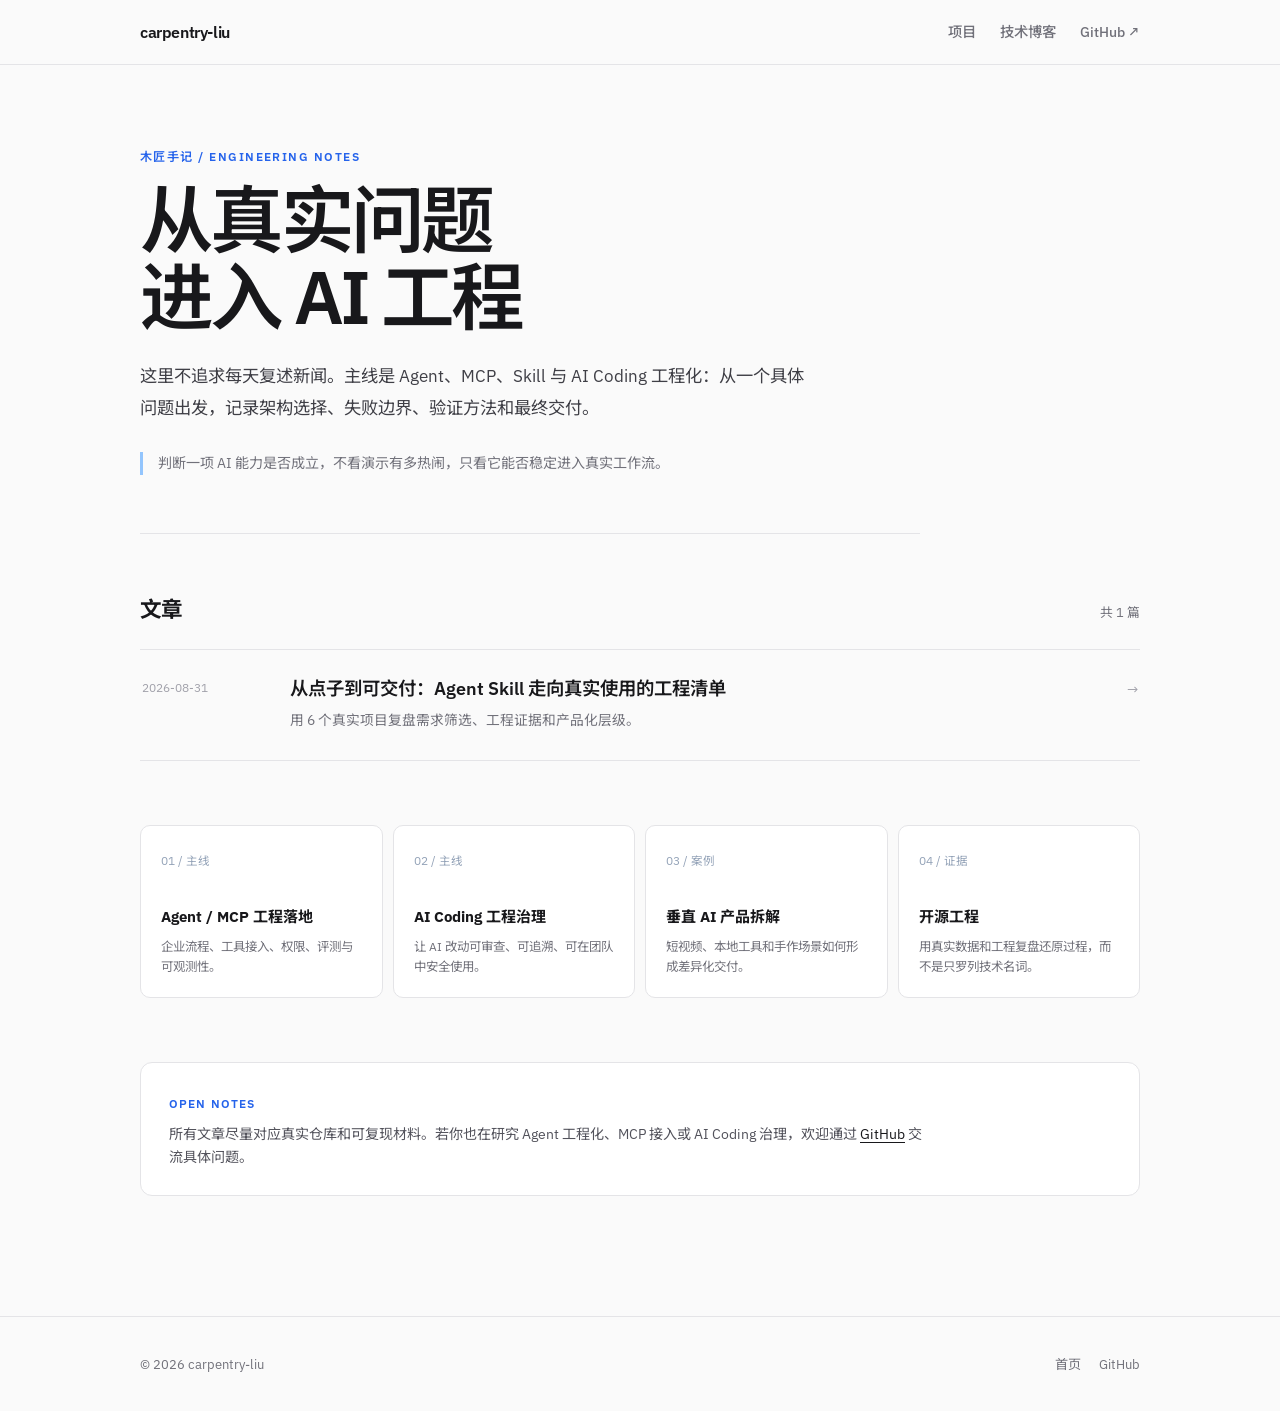
==== blog/index.html @ 3ea847b6 "feat(site): add engineering notes blog" ====
<!doctype html>
<html lang="zh-CN">
<head>
  <meta charset="utf-8">
  <meta name="viewport" content="width=device-width, initial-scale=1">
  <meta name="theme-color" content="#fafafa">
  <meta name="description" content="木匠手记：记录 Agent、MCP、Skill 与 AI Coding 的架构取舍、验证方法和工程边界。">
  <meta name="author" content="carpentry-liu">
  <meta property="og:type" content="website">
  <meta property="og:title" content="木匠手记 — carpentry-liu">
  <meta property="og:description" content="不做泛资讯，只记录经过真实项目验证的 AI 工程实践。">
  <meta property="og:url" content="https://carpentry-liu.github.io/blog/">
  <link rel="canonical" href="https://carpentry-liu.github.io/blog/">
  <link rel="preconnect" href="https://fonts.googleapis.com">
  <link rel="preconnect" href="https://fonts.gstatic.com" crossorigin>
  <link href="https://fonts.googleapis.com/css2?family=IBM+Plex+Sans:wght@400;500;600&family=Noto+Sans+SC:wght@400;500;600&display=swap" rel="stylesheet">
  <link rel="stylesheet" href="../styles.css?v=20260831-blog">
  <title>木匠手记 — carpentry-liu</title>
</head>
<body>
  <a class="skip-link" href="#main">跳到正文</a>
  <header class="site-header">
    <div class="container header-inner">
      <a class="brand" href="../index.html" aria-label="carpentry-liu 首页"><span>carpentry-liu</span></a>
      <nav aria-label="主导航">
        <a href="../index.html#projects">项目</a>
        <a href="index.html">技术博客</a>
        <a href="https://github.com/carpentry-liu" target="_blank" rel="noreferrer">GitHub <span aria-hidden="true">↗</span></a>
      </nav>
    </div>
  </header>

  <main id="main" class="blog-main container">
    <header class="blog-hero">
      <p class="blog-eyebrow">木匠手记 / Engineering notes</p>
      <h1>从真实问题<br>进入 AI 工程</h1>
      <p class="lead">这里不追求每天复述新闻。主线是 Agent、MCP、Skill 与 AI Coding 工程化：从一个具体问题出发，记录架构选择、失败边界、验证方法和最终交付。</p>
      <p class="blog-principle">判断一项 AI 能力是否成立，不看演示有多热闹，只看它能否稳定进入真实工作流。</p>
    </header>

    <section class="post-list" aria-labelledby="posts-title">
      <div class="post-list__heading">
        <h2 id="posts-title">文章</h2>
        <span>共 1 篇</span>
      </div>
      <a class="post-row" href="from-idea-to-open-source-skill.html">
        <time datetime="2026-08-31">2026-08-31</time>
        <div>
          <h3>从点子到可交付：Agent Skill 走向真实使用的工程清单</h3>
          <p>用 6 个真实项目复盘需求筛选、工程证据和产品化层级。</p>
        </div>
        <span aria-hidden="true">→</span>
      </a>
    </section>

    <section class="series-grid" aria-label="长期写作方向">
      <article class="series-card"><span>01 / 主线</span><h3>Agent / MCP 工程落地</h3><p>企业流程、工具接入、权限、评测与可观测性。</p></article>
      <article class="series-card"><span>02 / 主线</span><h3>AI Coding 工程治理</h3><p>让 AI 改动可审查、可追溯、可在团队中安全使用。</p></article>
      <article class="series-card"><span>03 / 案例</span><h3>垂直 AI 产品拆解</h3><p>短视频、本地工具和手作场景如何形成差异化交付。</p></article>
      <article class="series-card"><span>04 / 证据</span><h3>开源工程</h3><p>用真实数据和工程复盘还原过程，而不是只罗列技术名词。</p></article>
    </section>

    <section class="blog-note" aria-label="技术交流">
      <span>Open notes</span>
      <p>所有文章尽量对应真实仓库和可复现材料。若你也在研究 Agent 工程化、MCP 接入或 AI Coding 治理，欢迎通过 <a href="https://github.com/carpentry-liu" target="_blank" rel="noreferrer">GitHub</a> 交流具体问题。</p>
    </section>
  </main>

  <footer class="site-footer">
    <div class="container footer-inner">
      <p>© 2026 carpentry-liu</p>
      <div><a href="../index.html">首页</a><a href="https://github.com/carpentry-liu" target="_blank" rel="noreferrer">GitHub</a></div>
    </div>
  </footer>
</body>
</html>
---- styles.css ----
:root {
  --background: #fafafa;
  --surface: #ffffff;
  --text: #18181b;
  --muted: #71717a;
  --border: #e4e4e7;
  --soft: #f4f4f5;
  --accent: #2563eb;
  --accent-hover: #1d4ed8;
  --font: "IBM Plex Sans", "Noto Sans SC", sans-serif;
  --container: min(100% - 40px, 1000px);
}

* { box-sizing: border-box; }
html { scroll-behavior: smooth; }
body {
  margin: 0;
  background: var(--background);
  color: var(--text);
  font-family: var(--font);
  font-size: 16px;
  line-height: 1.65;
  -webkit-font-smoothing: antialiased;
}
a { color: inherit; }
img { display: block; max-width: 100%; }
::selection { background: #dbeafe; }

.container { width: var(--container); margin-inline: auto; }
.skip-link {
  position: fixed;
  top: 8px;
  left: 8px;
  z-index: 100;
  padding: 8px 12px;
  background: var(--text);
  color: #fff;
  transform: translateY(-140%);
}
.skip-link:focus { transform: translateY(0); }
:focus-visible { outline: 3px solid #93c5fd; outline-offset: 3px; }

.site-header {
  position: sticky;
  top: 0;
  z-index: 20;
  background: rgba(250, 250, 250, .94);
  border-bottom: 1px solid var(--border);
  backdrop-filter: blur(10px);
}
.header-inner {
  min-height: 64px;
  display: flex;
  align-items: center;
  justify-content: space-between;
  gap: 24px;
}
.brand {
  display: inline-flex;
  align-items: center;
  text-decoration: none;
  font-weight: 600;
  letter-spacing: -.025em;
}
.site-header nav { display: flex; align-items: center; gap: 24px; }
.site-header nav a {
  color: var(--muted);
  text-decoration: none;
  font-size: .9rem;
  font-weight: 500;
}
.site-header nav a:hover { color: var(--text); }

.hero { padding: 112px 0 108px; border-bottom: 1px solid var(--border); }
.hero h1 {
  margin: 0;
  font-size: clamp(2.5rem, 6vw, 3.8rem);
  line-height: 1.15;
  letter-spacing: -.04em;
  font-weight: 600;
}
.intro { max-width: 680px; margin: 22px 0 0; color: #3f3f46; font-size: 1.1rem; line-height: 1.8; }
.hero-links { display: flex; flex-wrap: wrap; gap: 12px; margin-top: 32px; }
.button {
  display: inline-flex;
  align-items: center;
  gap: 7px;
  min-height: 42px;
  padding: 9px 16px;
  border-radius: 8px;
  text-decoration: none;
  font-size: .9rem;
  font-weight: 500;
  transition: background .15s, border-color .15s, color .15s;
}
.button.primary { background: var(--text); color: #fff; border: 1px solid var(--text); }
.button.primary:hover { background: #3f3f46; }
.button.secondary { background: var(--surface); border: 1px solid var(--border); }
.button.secondary:hover { border-color: #a1a1aa; }

.section { padding: 88px 0; }
.section-header {
  display: flex;
  align-items: end;
  justify-content: space-between;
  gap: 24px;
  margin-bottom: 30px;
}
.section-header h2 { margin: 0; font-size: 1.75rem; line-height: 1.25; letter-spacing: -.03em; font-weight: 600; }
.section-header p { margin: 7px 0 0; color: var(--muted); font-size: .92rem; }
.section-header .section-kicker { margin: 0 0 7px; color: var(--accent); font-size: .72rem; font-weight: 600; letter-spacing: .12em; text-transform: uppercase; }
.section-header > a { color: var(--muted); font-size: .88rem; text-decoration: none; white-space: nowrap; }
.section-header > a:hover { color: var(--accent); }

.project-grid { display: grid; grid-template-columns: repeat(2, minmax(0, 1fr)); gap: 16px; }
.project-card {
  min-height: 250px;
  display: flex;
  flex-direction: column;
  padding: 22px;
  background: var(--surface);
  border: 1px solid var(--border);
  border-radius: 12px;
  transition: border-color .16s, box-shadow .16s, transform .16s;
}
.project-card:hover {
  border-color: #d4d4d8;
  box-shadow: 0 8px 24px rgba(24, 24, 27, .06);
  transform: translateY(-2px);
}
.project-top { display: flex; align-items: center; justify-content: space-between; }
.repo-icon {
  width: 32px;
  height: 32px;
  display: grid;
  place-items: center;
  background: var(--soft);
  border-radius: 7px;
  color: #52525b;
  font-size: .9rem;
}
.arrow-link { color: #a1a1aa; text-decoration: none; font-size: 1.15rem; }
.project-card:hover .arrow-link { color: var(--accent); }
.project-card h3 { margin: 22px 0 10px; font-size: 1.1rem; line-height: 1.35; font-weight: 600; overflow-wrap: anywhere; }
.project-card h3 a { text-decoration: none; }
.project-card h3 a:hover { color: var(--accent); }
.project-card > p { margin: 0 0 24px; color: var(--muted); font-size: .9rem; line-height: 1.7; }
.project-meta {
  margin-top: auto;
  display: flex;
  align-items: center;
  justify-content: space-between;
  gap: 16px;
  color: #a1a1aa;
  font-size: .76rem;
}
.project-meta span { display: inline-flex; align-items: center; }
.dot { width: 8px; height: 8px; margin-right: 7px; border-radius: 50%; }
.dot-html { background: #e34c26; }
.dot-python { background: #3572a5; }
.dot-js { background: #d4bd21; }
.dot-ts { background: #3178c6; }
.dot-css { background: #563d7c; }

.blog-section { padding-top: 30px; }
.blog-layout {
  display: grid;
  grid-template-columns: minmax(0, 1.55fr) minmax(280px, .75fr);
  border: 1px solid var(--border);
  border-radius: 14px;
  overflow: hidden;
  background: var(--surface);
}
.featured-post {
  display: grid;
  grid-template-columns: 72px minmax(0, 1fr);
  min-height: 330px;
  padding: 32px;
  background: #172033;
  color: #f8fafc;
}
.post-index { color: #60a5fa; font-size: .8rem; font-weight: 600; letter-spacing: .12em; }
.post-copy { display: flex; flex-direction: column; align-items: flex-start; }
.post-meta { display: flex; flex-wrap: wrap; gap: 9px 16px; color: #94a3b8; font-size: .74rem; }
.post-meta span { position: relative; }
.post-meta span::before { content: "·"; position: absolute; left: -10px; }
.featured-post h3 { max-width: 650px; margin: 38px 0 16px; font-size: clamp(1.55rem, 3vw, 2.25rem); line-height: 1.22; letter-spacing: -.035em; font-weight: 600; }
.featured-post h3 a { text-decoration: none; }
.featured-post h3 a:hover { color: #bfdbfe; }
.featured-post p { max-width: 660px; margin: 0; color: #cbd5e1; font-size: .92rem; line-height: 1.8; }
.post-read { margin-top: auto; padding-top: 28px; color: #bfdbfe; text-decoration: none; font-size: .84rem; font-weight: 500; }
.post-read:hover { color: #fff; }
.writing-map { padding: 30px 28px; background: #f8fafc; }
.writing-map__label { margin: 0 0 18px; color: #64748b; font-size: .72rem; font-weight: 600; letter-spacing: .12em; text-transform: uppercase; }
.writing-map ol { margin: 0; padding: 0; list-style: none; }
.writing-map li { display: grid; grid-template-columns: 34px 1fr; gap: 10px; padding: 16px 0; border-top: 1px solid #e2e8f0; }
.writing-map li > span { color: #94a3b8; font-size: .72rem; font-variant-numeric: tabular-nums; }
.writing-map li p { margin: 0; }
.writing-map strong, .writing-map small { display: block; }
.writing-map strong { font-size: .87rem; font-weight: 600; }
.writing-map small { margin-top: 3px; color: #64748b; font-size: .76rem; line-height: 1.5; }

.blog-main { padding: 82px 0 96px; }
.blog-hero { max-width: 780px; padding-bottom: 58px; border-bottom: 1px solid var(--border); }
.blog-eyebrow { margin: 0 0 14px; color: var(--accent); font-size: .76rem; font-weight: 600; letter-spacing: .12em; text-transform: uppercase; }
.blog-hero h1 { margin: 0; font-size: clamp(2.5rem, 7vw, 4.6rem); line-height: 1.05; letter-spacing: -.05em; font-weight: 600; }
.blog-hero .lead { max-width: 680px; margin: 24px 0 0; color: #3f3f46; font-size: 1.08rem; line-height: 1.85; }
.blog-principle { margin: 28px 0 0; padding-left: 15px; border-left: 3px solid #93c5fd; color: var(--muted); font-size: .88rem; }
.post-list { margin-top: 58px; }
.post-list__heading { display: flex; justify-content: space-between; align-items: baseline; gap: 20px; margin-bottom: 22px; }
.post-list__heading h2 { margin: 0; font-size: 1.35rem; letter-spacing: -.025em; }
.post-list__heading span { color: var(--muted); font-size: .8rem; }
.post-row { display: grid; grid-template-columns: 120px minmax(0, 1fr) auto; gap: 28px; align-items: start; padding: 28px 2px; border-top: 1px solid var(--border); text-decoration: none; }
.post-row:last-child { border-bottom: 1px solid var(--border); }
.post-row:hover h3 { color: var(--accent); }
.post-row time { color: #a1a1aa; font-size: .76rem; font-variant-numeric: tabular-nums; }
.post-row h3 { margin: -3px 0 7px; font-size: 1.15rem; line-height: 1.45; font-weight: 600; transition: color .15s; }
.post-row p { margin: 0; color: var(--muted); font-size: .86rem; line-height: 1.7; }
.post-row > span { color: #a1a1aa; font-size: .85rem; }
.series-grid { display: grid; grid-template-columns: repeat(4, minmax(0, 1fr)); gap: 10px; margin-top: 64px; }
.series-card { min-height: 165px; padding: 20px; border: 1px solid var(--border); border-radius: 10px; background: var(--surface); }
.series-card span { color: #94a3b8; font-size: .72rem; }
.series-card h3 { margin: 32px 0 7px; font-size: .94rem; }
.series-card p { margin: 0; color: var(--muted); font-size: .78rem; line-height: 1.6; }
.blog-note { margin-top: 64px; padding: 26px 28px; border: 1px solid var(--border); border-radius: 12px; background: var(--surface); }
.blog-note span { color: var(--accent); font-size: .72rem; font-weight: 600; letter-spacing: .1em; text-transform: uppercase; }
.blog-note p { max-width: 760px; margin: 8px 0 0; color: #52525b; font-size: .88rem; }
.blog-note a { color: var(--text); text-underline-offset: 3px; }

.article-main { padding: 76px 0 110px; }
.article-header { max-width: 780px; margin: 0 auto; padding-bottom: 48px; border-bottom: 1px solid var(--border); }
.article-header h1 { margin: 14px 0 24px; font-size: clamp(2.2rem, 5.5vw, 4rem); line-height: 1.15; letter-spacing: -.045em; font-weight: 600; }
.article-dek { margin: 0; color: #52525b; font-size: 1.05rem; line-height: 1.8; }
.article-meta { display: flex; flex-wrap: wrap; gap: 10px 18px; margin-top: 24px; color: #a1a1aa; font-size: .78rem; }
.article-body { max-width: 720px; margin: 54px auto 0; }
.article-body h2 { margin: 54px 0 18px; font-size: 1.55rem; line-height: 1.35; letter-spacing: -.025em; }
.article-body h3 { margin: 34px 0 12px; font-size: 1.05rem; }
.article-body p, .article-body li { color: #3f3f46; line-height: 1.95; }
.article-body ul, .article-body ol { padding-left: 1.35rem; }
.article-body li + li { margin-top: 8px; }
.article-body a { color: var(--accent); text-underline-offset: 3px; }
.article-body blockquote { margin: 36px 0; padding: 20px 24px; border-left: 3px solid var(--accent); background: #eff6ff; color: #1e3a5f; }
.article-body blockquote p { margin: 0; color: inherit; }
.article-body code { padding: 2px 5px; border-radius: 4px; background: var(--soft); font-family: Consolas, monospace; font-size: .88em; }
.article-body table { width: 100%; margin: 28px 0; border-collapse: collapse; font-size: .86rem; }
.article-body th, .article-body td { padding: 13px 12px; border: 1px solid var(--border); text-align: left; vertical-align: top; }
.article-body th { background: var(--soft); font-weight: 600; }
.article-body td { color: #52525b; }
.article-callout { margin: 36px 0; padding: 24px; border: 1px solid #bfdbfe; border-radius: 10px; background: #f8fbff; }
.article-callout strong { display: block; margin-bottom: 7px; color: #1e3a5f; }
.article-callout p { margin: 0; }
.article-end { display: flex; justify-content: space-between; gap: 20px; max-width: 720px; margin: 64px auto 0; padding-top: 26px; border-top: 1px solid var(--border); color: var(--muted); font-size: .84rem; }
.article-end a { text-decoration: none; }
.article-end a:hover { color: var(--accent); }

.updates-section { padding-top: 24px; }
.updates-list { border-top: 1px solid var(--border); }
.updates-list a {
  display: grid;
  grid-template-columns: 210px minmax(0, 1fr) auto;
  gap: 24px;
  align-items: center;
  padding: 17px 4px;
  border-bottom: 1px solid var(--border);
  text-decoration: none;
  font-size: .86rem;
}
.updates-list a:hover { background: rgba(244, 244, 245, .7); }
.update-repo { font-weight: 500; overflow-wrap: anywhere; }
.update-message { color: var(--muted); overflow: hidden; text-overflow: ellipsis; white-space: nowrap; }
.updates-list time { color: #a1a1aa; font-size: .76rem; font-variant-numeric: tabular-nums; }

.site-footer { margin-top: 24px; border-top: 1px solid var(--border); }
.footer-inner {
  min-height: 94px;
  display: flex;
  align-items: center;
  justify-content: space-between;
  gap: 24px;
  color: var(--muted);
  font-size: .82rem;
}
.footer-inner p { margin: 0; }
.footer-inner div { display: flex; gap: 18px; }
.footer-inner a { text-decoration: none; }
.footer-inner a:hover { color: var(--text); }

.not-found { min-height: calc(100vh - 159px); display: grid; place-items: center; text-align: center; }
.not-found h1 { margin: 0; font-size: 4rem; line-height: 1; letter-spacing: -.05em; }
.not-found p { color: var(--muted); }

@media (max-width: 720px) {
  :root { --container: min(100% - 32px, 1000px); }
  .header-inner { min-height: 58px; }
  .site-header nav { gap: 14px; }
  .site-header nav a { font-size: .8rem; }
  .site-header nav .nav-updates { display: none; }
  .hero { padding: 76px 0 72px; }
  .hero h1 { font-size: clamp(2.5rem, 12vw, 3.6rem); }
  .intro { font-size: 1rem; }
  .section { padding: 68px 0; }
  .project-grid { grid-template-columns: 1fr; }
  .project-card { min-height: 225px; }
  .blog-layout { grid-template-columns: 1fr; }
  .featured-post { grid-template-columns: 1fr; min-height: 410px; padding: 25px; }
  .post-index { margin-bottom: 26px; }
  .featured-post h3 { margin-top: 26px; }
  .writing-map { padding: 24px; }
  .blog-main, .article-main { padding-top: 56px; }
  .post-row { grid-template-columns: 1fr auto; gap: 8px 18px; }
  .post-row time { grid-column: 1; }
  .post-row div { grid-column: 1 / -1; }
  .post-row > span { grid-column: 2; grid-row: 1; }
  .series-grid { grid-template-columns: repeat(2, minmax(0, 1fr)); }
  .article-end { flex-direction: column; }
  .article-body table { display: block; overflow-x: auto; white-space: nowrap; }
  .updates-section { padding-top: 8px; }
  .updates-list a { grid-template-columns: 1fr auto; gap: 5px 16px; }
  .update-message { grid-column: 1 / -1; grid-row: 2; white-space: normal; font-size: .8rem; }
  .updates-list time { grid-column: 2; grid-row: 1; }
  .footer-inner { align-items: flex-start; flex-direction: column; justify-content: center; gap: 9px; }
}

@media (max-width: 460px) {
  .site-header nav a:last-child { display: none; }
  .series-grid { grid-template-columns: 1fr; }
}

@media (prefers-reduced-motion: reduce) {
  * { scroll-behavior: auto !important; transition: none !important; }
}
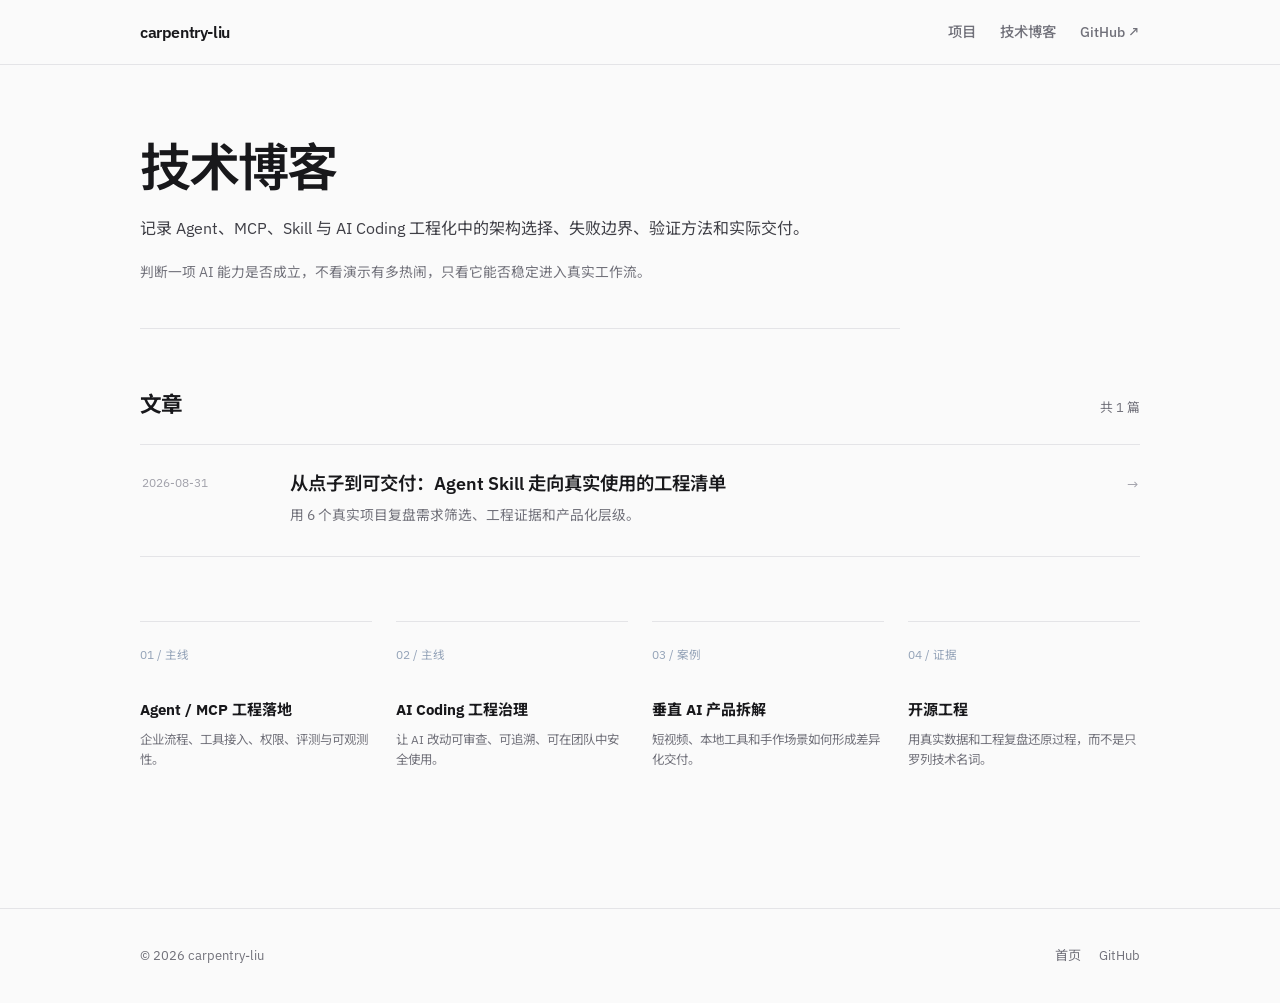
==== commit a6a936b0: "style(site): simplify technical blog presentation" ====
--- a/blog/index.html
+++ b/blog/index.html
@@ -4,18 +4,18 @@
   <meta charset="utf-8">
   <meta name="viewport" content="width=device-width, initial-scale=1">
   <meta name="theme-color" content="#fafafa">
-  <meta name="description" content="木匠手记：记录 Agent、MCP、Skill 与 AI Coding 的架构取舍、验证方法和工程边界。">
+  <meta name="description" content="carpentry-liu 的技术博客，记录 Agent、MCP、Skill 与 AI Coding 的架构取舍、验证方法和工程边界。">
   <meta name="author" content="carpentry-liu">
   <meta property="og:type" content="website">
-  <meta property="og:title" content="木匠手记 — carpentry-liu">
+  <meta property="og:title" content="技术博客 — carpentry-liu">
   <meta property="og:description" content="不做泛资讯，只记录经过真实项目验证的 AI 工程实践。">
   <meta property="og:url" content="https://carpentry-liu.github.io/blog/">
   <link rel="canonical" href="https://carpentry-liu.github.io/blog/">
   <link rel="preconnect" href="https://fonts.googleapis.com">
   <link rel="preconnect" href="https://fonts.gstatic.com" crossorigin>
   <link href="https://fonts.googleapis.com/css2?family=IBM+Plex+Sans:wght@400;500;600&family=Noto+Sans+SC:wght@400;500;600&display=swap" rel="stylesheet">
-  <link rel="stylesheet" href="../styles.css?v=20260831-blog">
-  <title>木匠手记 — carpentry-liu</title>
+  <link rel="stylesheet" href="../styles.css?v=20260831-blog-minimal">
+  <title>技术博客 — carpentry-liu</title>
 </head>
 <body>
   <a class="skip-link" href="#main">跳到正文</a>
@@ -32,9 +32,8 @@
 
   <main id="main" class="blog-main container">
     <header class="blog-hero">
-      <p class="blog-eyebrow">木匠手记 / Engineering notes</p>
-      <h1>从真实问题<br>进入 AI 工程</h1>
-      <p class="lead">这里不追求每天复述新闻。主线是 Agent、MCP、Skill 与 AI Coding 工程化：从一个具体问题出发，记录架构选择、失败边界、验证方法和最终交付。</p>
+      <h1>技术博客</h1>
+      <p class="lead">记录 Agent、MCP、Skill 与 AI Coding 工程化中的架构选择、失败边界、验证方法和实际交付。</p>
       <p class="blog-principle">判断一项 AI 能力是否成立，不看演示有多热闹，只看它能否稳定进入真实工作流。</p>
     </header>
 
@@ -60,10 +59,6 @@
       <article class="series-card"><span>04 / 证据</span><h3>开源工程</h3><p>用真实数据和工程复盘还原过程，而不是只罗列技术名词。</p></article>
     </section>
 
-    <section class="blog-note" aria-label="技术交流">
-      <span>Open notes</span>
-      <p>所有文章尽量对应真实仓库和可复现材料。若你也在研究 Agent 工程化、MCP 接入或 AI Coding 治理，欢迎通过 <a href="https://github.com/carpentry-liu" target="_blank" rel="noreferrer">GitHub</a> 交流具体问题。</p>
-    </section>
   </main>
 
   <footer class="site-footer">
--- a/styles.css
+++ b/styles.css
@@ -27,6 +27,7 @@
 ::selection { background: #dbeafe; }
 
 .container { width: var(--container); margin-inline: auto; }
+section[id] { scroll-margin-top: 84px; }
 .skip-link {
   position: fixed;
   top: 8px;
@@ -166,46 +167,40 @@
 .blog-layout {
   display: grid;
   grid-template-columns: minmax(0, 1.55fr) minmax(280px, .75fr);
-  border: 1px solid var(--border);
-  border-radius: 14px;
-  overflow: hidden;
-  background: var(--surface);
+  border-top: 1px solid var(--border);
+  border-bottom: 1px solid var(--border);
 }
 .featured-post {
   display: grid;
-  grid-template-columns: 72px minmax(0, 1fr);
-  min-height: 330px;
-  padding: 32px;
-  background: #172033;
-  color: #f8fafc;
-}
-.post-index { color: #60a5fa; font-size: .8rem; font-weight: 600; letter-spacing: .12em; }
+  grid-template-columns: 76px minmax(0, 1fr);
+  padding: 34px 32px 34px 0;
+}
+.post-index { color: #a1a1aa; font-size: .76rem; font-weight: 500; font-variant-numeric: tabular-nums; }
 .post-copy { display: flex; flex-direction: column; align-items: flex-start; }
-.post-meta { display: flex; flex-wrap: wrap; gap: 9px 16px; color: #94a3b8; font-size: .74rem; }
+.post-meta { display: flex; flex-wrap: wrap; gap: 9px 16px; color: #a1a1aa; font-size: .74rem; }
 .post-meta span { position: relative; }
 .post-meta span::before { content: "·"; position: absolute; left: -10px; }
-.featured-post h3 { max-width: 650px; margin: 38px 0 16px; font-size: clamp(1.55rem, 3vw, 2.25rem); line-height: 1.22; letter-spacing: -.035em; font-weight: 600; }
+.featured-post h3 { max-width: 650px; margin: 24px 0 12px; font-size: 1.35rem; line-height: 1.4; letter-spacing: -.02em; font-weight: 600; }
 .featured-post h3 a { text-decoration: none; }
-.featured-post h3 a:hover { color: #bfdbfe; }
-.featured-post p { max-width: 660px; margin: 0; color: #cbd5e1; font-size: .92rem; line-height: 1.8; }
-.post-read { margin-top: auto; padding-top: 28px; color: #bfdbfe; text-decoration: none; font-size: .84rem; font-weight: 500; }
-.post-read:hover { color: #fff; }
-.writing-map { padding: 30px 28px; background: #f8fafc; }
-.writing-map__label { margin: 0 0 18px; color: #64748b; font-size: .72rem; font-weight: 600; letter-spacing: .12em; text-transform: uppercase; }
+.featured-post h3 a:hover { color: var(--accent); }
+.featured-post p { max-width: 660px; margin: 0; color: var(--muted); font-size: .9rem; line-height: 1.75; }
+.post-read { margin-top: 22px; color: var(--muted); text-decoration: none; font-size: .82rem; font-weight: 500; }
+.post-read:hover { color: var(--accent); }
+.writing-map { padding: 32px 0 32px 32px; border-left: 1px solid var(--border); }
+.writing-map__label { margin: 0 0 15px; color: var(--muted); font-size: .78rem; font-weight: 500; }
 .writing-map ol { margin: 0; padding: 0; list-style: none; }
-.writing-map li { display: grid; grid-template-columns: 34px 1fr; gap: 10px; padding: 16px 0; border-top: 1px solid #e2e8f0; }
+.writing-map li { display: grid; grid-template-columns: 34px 1fr; gap: 10px; padding: 13px 0; border-top: 1px solid var(--border); }
 .writing-map li > span { color: #94a3b8; font-size: .72rem; font-variant-numeric: tabular-nums; }
 .writing-map li p { margin: 0; }
 .writing-map strong, .writing-map small { display: block; }
 .writing-map strong { font-size: .87rem; font-weight: 600; }
 .writing-map small { margin-top: 3px; color: #64748b; font-size: .76rem; line-height: 1.5; }
 
-.blog-main { padding: 82px 0 96px; }
-.blog-hero { max-width: 780px; padding-bottom: 58px; border-bottom: 1px solid var(--border); }
-.blog-eyebrow { margin: 0 0 14px; color: var(--accent); font-size: .76rem; font-weight: 600; letter-spacing: .12em; text-transform: uppercase; }
-.blog-hero h1 { margin: 0; font-size: clamp(2.5rem, 7vw, 4.6rem); line-height: 1.05; letter-spacing: -.05em; font-weight: 600; }
-.blog-hero .lead { max-width: 680px; margin: 24px 0 0; color: #3f3f46; font-size: 1.08rem; line-height: 1.85; }
-.blog-principle { margin: 28px 0 0; padding-left: 15px; border-left: 3px solid #93c5fd; color: var(--muted); font-size: .88rem; }
+.blog-main { padding: 74px 0 96px; }
+.blog-hero { max-width: 760px; padding-bottom: 44px; border-bottom: 1px solid var(--border); }
+.blog-hero h1 { margin: 0; font-size: clamp(2.25rem, 5vw, 3.2rem); line-height: 1.12; letter-spacing: -.04em; font-weight: 600; }
+.blog-hero .lead { max-width: 680px; margin: 18px 0 0; color: #3f3f46; font-size: 1rem; line-height: 1.8; }
+.blog-principle { margin: 18px 0 0; color: var(--muted); font-size: .86rem; }
 .post-list { margin-top: 58px; }
 .post-list__heading { display: flex; justify-content: space-between; align-items: baseline; gap: 20px; margin-bottom: 22px; }
 .post-list__heading h2 { margin: 0; font-size: 1.35rem; letter-spacing: -.025em; }
@@ -217,19 +212,15 @@
 .post-row h3 { margin: -3px 0 7px; font-size: 1.15rem; line-height: 1.45; font-weight: 600; transition: color .15s; }
 .post-row p { margin: 0; color: var(--muted); font-size: .86rem; line-height: 1.7; }
 .post-row > span { color: #a1a1aa; font-size: .85rem; }
-.series-grid { display: grid; grid-template-columns: repeat(4, minmax(0, 1fr)); gap: 10px; margin-top: 64px; }
-.series-card { min-height: 165px; padding: 20px; border: 1px solid var(--border); border-radius: 10px; background: var(--surface); }
+.series-grid { display: grid; grid-template-columns: repeat(4, minmax(0, 1fr)); gap: 24px; margin-top: 64px; }
+.series-card { min-height: 145px; padding: 18px 0; border-top: 1px solid var(--border); }
 .series-card span { color: #94a3b8; font-size: .72rem; }
 .series-card h3 { margin: 32px 0 7px; font-size: .94rem; }
 .series-card p { margin: 0; color: var(--muted); font-size: .78rem; line-height: 1.6; }
-.blog-note { margin-top: 64px; padding: 26px 28px; border: 1px solid var(--border); border-radius: 12px; background: var(--surface); }
-.blog-note span { color: var(--accent); font-size: .72rem; font-weight: 600; letter-spacing: .1em; text-transform: uppercase; }
-.blog-note p { max-width: 760px; margin: 8px 0 0; color: #52525b; font-size: .88rem; }
-.blog-note a { color: var(--text); text-underline-offset: 3px; }
-
 .article-main { padding: 76px 0 110px; }
 .article-header { max-width: 780px; margin: 0 auto; padding-bottom: 48px; border-bottom: 1px solid var(--border); }
-.article-header h1 { margin: 14px 0 24px; font-size: clamp(2.2rem, 5.5vw, 4rem); line-height: 1.15; letter-spacing: -.045em; font-weight: 600; }
+.article-category { margin: 0 0 14px; color: var(--muted); font-size: .76rem; font-weight: 500; }
+.article-header h1 { margin: 0 0 24px; font-size: clamp(2.1rem, 5vw, 3.4rem); line-height: 1.18; letter-spacing: -.04em; font-weight: 600; }
 .article-dek { margin: 0; color: #52525b; font-size: 1.05rem; line-height: 1.8; }
 .article-meta { display: flex; flex-wrap: wrap; gap: 10px 18px; margin-top: 24px; color: #a1a1aa; font-size: .78rem; }
 .article-body { max-width: 720px; margin: 54px auto 0; }
@@ -302,10 +293,10 @@
   .project-grid { grid-template-columns: 1fr; }
   .project-card { min-height: 225px; }
   .blog-layout { grid-template-columns: 1fr; }
-  .featured-post { grid-template-columns: 1fr; min-height: 410px; padding: 25px; }
-  .post-index { margin-bottom: 26px; }
-  .featured-post h3 { margin-top: 26px; }
-  .writing-map { padding: 24px; }
+  .featured-post { grid-template-columns: 1fr; padding: 28px 0; }
+  .post-index { margin-bottom: 18px; }
+  .featured-post h3 { margin-top: 20px; }
+  .writing-map { padding: 28px 0; border-top: 1px solid var(--border); border-left: 0; }
   .blog-main, .article-main { padding-top: 56px; }
   .post-row { grid-template-columns: 1fr auto; gap: 8px 18px; }
   .post-row time { grid-column: 1; }
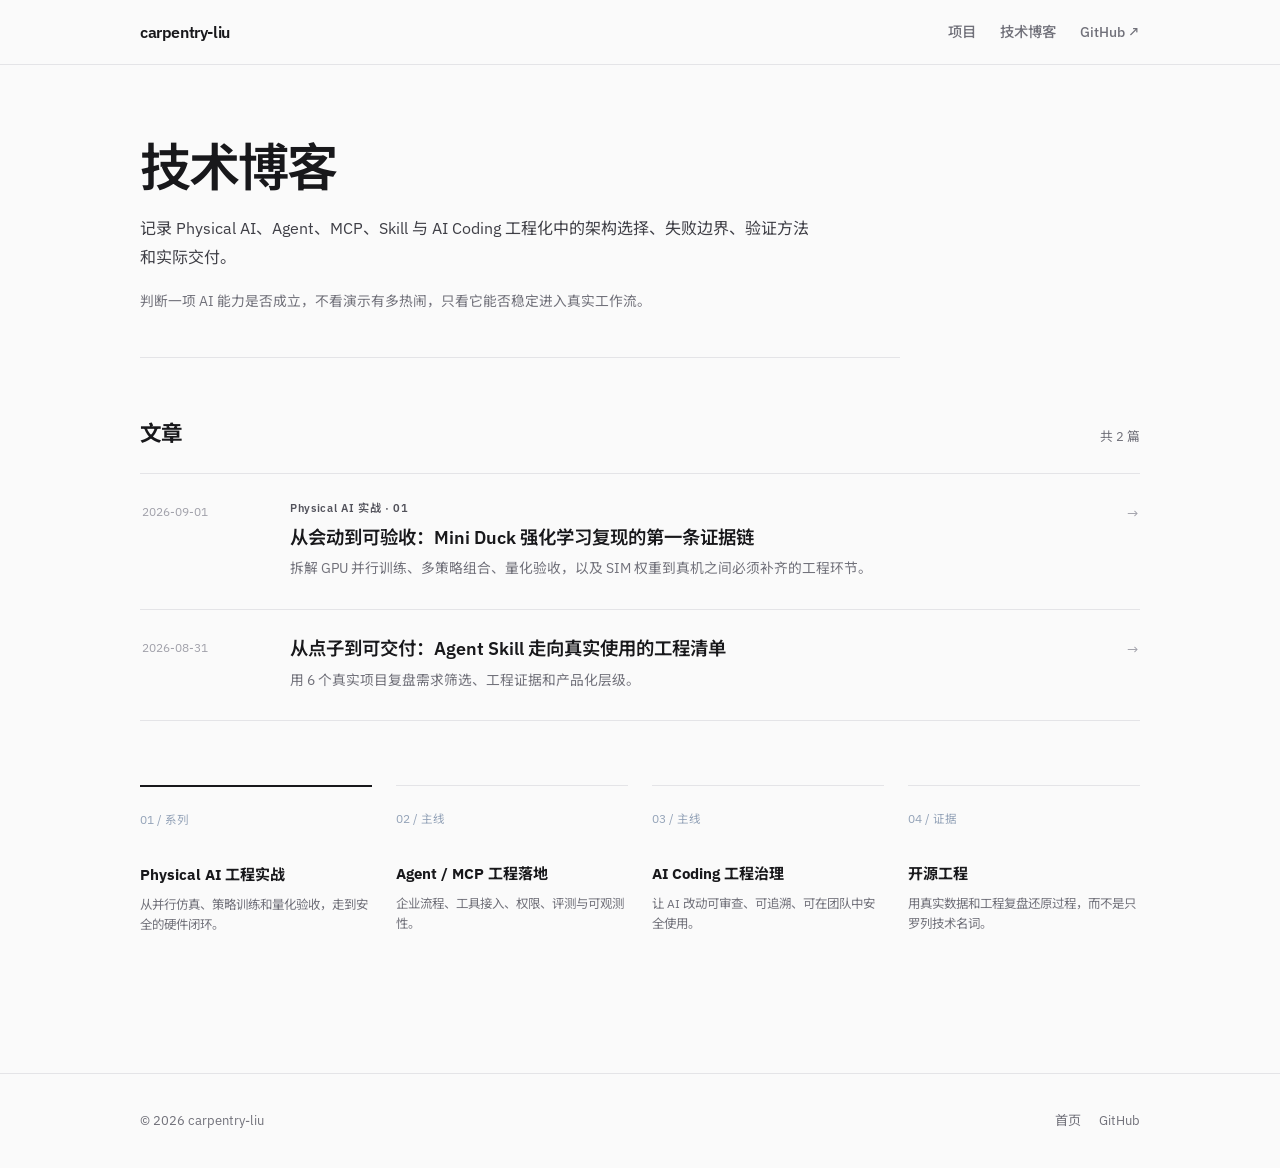
==== commit e6b2bfe2: "feat(site): add Physical AI series opener" ====
--- a/blog/index.html
+++ b/blog/index.html
@@ -4,17 +4,17 @@
   <meta charset="utf-8">
   <meta name="viewport" content="width=device-width, initial-scale=1">
   <meta name="theme-color" content="#fafafa">
-  <meta name="description" content="carpentry-liu 的技术博客，记录 Agent、MCP、Skill 与 AI Coding 的架构取舍、验证方法和工程边界。">
+  <meta name="description" content="carpentry-liu 的技术博客，记录 Physical AI、Agent、MCP、Skill 与 AI Coding 的架构取舍、验证方法和工程边界。">
   <meta name="author" content="carpentry-liu">
   <meta property="og:type" content="website">
   <meta property="og:title" content="技术博客 — carpentry-liu">
-  <meta property="og:description" content="不做泛资讯，只记录经过真实项目验证的 AI 工程实践。">
+  <meta property="og:description" content="不做泛资讯，只记录经过真实项目验证的 Physical AI 与 AI 工程实践。">
   <meta property="og:url" content="https://carpentry-liu.github.io/blog/">
   <link rel="canonical" href="https://carpentry-liu.github.io/blog/">
   <link rel="preconnect" href="https://fonts.googleapis.com">
   <link rel="preconnect" href="https://fonts.gstatic.com" crossorigin>
   <link href="https://fonts.googleapis.com/css2?family=IBM+Plex+Sans:wght@400;500;600&family=Noto+Sans+SC:wght@400;500;600&display=swap" rel="stylesheet">
-  <link rel="stylesheet" href="../styles.css?v=20260831-blog-minimal">
+  <link rel="stylesheet" href="../styles.css?v=20260901-physical-ai">
   <title>技术博客 — carpentry-liu</title>
 </head>
 <body>
@@ -33,15 +33,24 @@
   <main id="main" class="blog-main container">
     <header class="blog-hero">
       <h1>技术博客</h1>
-      <p class="lead">记录 Agent、MCP、Skill 与 AI Coding 工程化中的架构选择、失败边界、验证方法和实际交付。</p>
+      <p class="lead">记录 Physical AI、Agent、MCP、Skill 与 AI Coding 工程化中的架构选择、失败边界、验证方法和实际交付。</p>
       <p class="blog-principle">判断一项 AI 能力是否成立，不看演示有多热闹，只看它能否稳定进入真实工作流。</p>
     </header>
 
     <section class="post-list" aria-labelledby="posts-title">
       <div class="post-list__heading">
         <h2 id="posts-title">文章</h2>
-        <span>共 1 篇</span>
+        <span>共 2 篇</span>
       </div>
+      <a class="post-row" href="physical-ai-01-training-evidence.html">
+        <time datetime="2026-09-01">2026-09-01</time>
+        <div>
+          <span class="post-row__series">Physical AI 实战 · 01</span>
+          <h3>从会动到可验收：Mini Duck 强化学习复现的第一条证据链</h3>
+          <p>拆解 GPU 并行训练、多策略组合、量化验收，以及 SIM 权重到真机之间必须补齐的工程环节。</p>
+        </div>
+        <span aria-hidden="true">→</span>
+      </a>
       <a class="post-row" href="from-idea-to-open-source-skill.html">
         <time datetime="2026-08-31">2026-08-31</time>
         <div>
@@ -53,9 +62,9 @@
     </section>
 
     <section class="series-grid" aria-label="长期写作方向">
-      <article class="series-card"><span>01 / 主线</span><h3>Agent / MCP 工程落地</h3><p>企业流程、工具接入、权限、评测与可观测性。</p></article>
-      <article class="series-card"><span>02 / 主线</span><h3>AI Coding 工程治理</h3><p>让 AI 改动可审查、可追溯、可在团队中安全使用。</p></article>
-      <article class="series-card"><span>03 / 案例</span><h3>垂直 AI 产品拆解</h3><p>短视频、本地工具和手作场景如何形成差异化交付。</p></article>
+      <article class="series-card series-card--active"><span>01 / 系列</span><h3>Physical AI 工程实战</h3><p>从并行仿真、策略训练和量化验收，走到安全的硬件闭环。</p></article>
+      <article class="series-card"><span>02 / 主线</span><h3>Agent / MCP 工程落地</h3><p>企业流程、工具接入、权限、评测与可观测性。</p></article>
+      <article class="series-card"><span>03 / 主线</span><h3>AI Coding 工程治理</h3><p>让 AI 改动可审查、可追溯、可在团队中安全使用。</p></article>
       <article class="series-card"><span>04 / 证据</span><h3>开源工程</h3><p>用真实数据和工程复盘还原过程，而不是只罗列技术名词。</p></article>
     </section>
 
--- a/styles.css
+++ b/styles.css
@@ -129,7 +129,21 @@
   box-shadow: 0 8px 24px rgba(24, 24, 27, .06);
   transform: translateY(-2px);
 }
+.project-card--lead { border-top: 2px solid var(--text); }
 .project-top { display: flex; align-items: center; justify-content: space-between; }
+.project-label {
+  display: inline-flex;
+  align-items: center;
+  min-height: 28px;
+  padding: 4px 9px;
+  border: 1px solid #d4d4d8;
+  border-radius: 999px;
+  color: #52525b;
+  font-size: .68rem;
+  font-weight: 600;
+  letter-spacing: .08em;
+  text-transform: uppercase;
+}
 .repo-icon {
   width: 32px;
   height: 32px;
@@ -212,14 +226,17 @@
 .post-row h3 { margin: -3px 0 7px; font-size: 1.15rem; line-height: 1.45; font-weight: 600; transition: color .15s; }
 .post-row p { margin: 0; color: var(--muted); font-size: .86rem; line-height: 1.7; }
 .post-row > span { color: #a1a1aa; font-size: .85rem; }
+.post-row .post-row__series { display: block; margin: -3px 0 9px; color: #52525b; font-size: .7rem; font-weight: 600; letter-spacing: .06em; }
 .series-grid { display: grid; grid-template-columns: repeat(4, minmax(0, 1fr)); gap: 24px; margin-top: 64px; }
 .series-card { min-height: 145px; padding: 18px 0; border-top: 1px solid var(--border); }
+.series-card--active { border-top: 2px solid var(--text); }
 .series-card span { color: #94a3b8; font-size: .72rem; }
 .series-card h3 { margin: 32px 0 7px; font-size: .94rem; }
 .series-card p { margin: 0; color: var(--muted); font-size: .78rem; line-height: 1.6; }
 .article-main { padding: 76px 0 110px; }
 .article-header { max-width: 780px; margin: 0 auto; padding-bottom: 48px; border-bottom: 1px solid var(--border); }
 .article-category { margin: 0 0 14px; color: var(--muted); font-size: .76rem; font-weight: 500; }
+.series-marker { margin-right: 10px; color: var(--text); letter-spacing: .06em; }
 .article-header h1 { margin: 0 0 24px; font-size: clamp(2.1rem, 5vw, 3.4rem); line-height: 1.18; letter-spacing: -.04em; font-weight: 600; }
 .article-dek { margin: 0; color: #52525b; font-size: 1.05rem; line-height: 1.8; }
 .article-meta { display: flex; flex-wrap: wrap; gap: 10px 18px; margin-top: 24px; color: #a1a1aa; font-size: .78rem; }
@@ -230,6 +247,14 @@
 .article-body ul, .article-body ol { padding-left: 1.35rem; }
 .article-body li + li { margin-top: 8px; }
 .article-body a { color: var(--accent); text-underline-offset: 3px; }
+.article-figure {
+  width: min(920px, calc(100vw - 40px));
+  margin: 42px 0 48px 50%;
+  transform: translateX(-50%);
+}
+.article-figure a { display: block; color: inherit; text-decoration: none; }
+.article-figure img { width: 100%; border: 1px solid var(--border); border-radius: 10px; background: var(--soft); }
+.article-figure figcaption { margin-top: 11px; color: var(--muted); font-size: .76rem; line-height: 1.65; }
 .article-body blockquote { margin: 36px 0; padding: 20px 24px; border-left: 3px solid var(--accent); background: #eff6ff; color: #1e3a5f; }
 .article-body blockquote p { margin: 0; color: inherit; }
 .article-body code { padding: 2px 5px; border-radius: 4px; background: var(--soft); font-family: Consolas, monospace; font-size: .88em; }
@@ -240,6 +265,8 @@
 .article-callout { margin: 36px 0; padding: 24px; border: 1px solid #bfdbfe; border-radius: 10px; background: #f8fbff; }
 .article-callout strong { display: block; margin-bottom: 7px; color: #1e3a5f; }
 .article-callout p { margin: 0; }
+.article-callout--neutral { border-color: var(--border); background: var(--soft); }
+.article-callout--neutral strong { color: var(--text); }
 .article-end { display: flex; justify-content: space-between; gap: 20px; max-width: 720px; margin: 64px auto 0; padding-top: 26px; border-top: 1px solid var(--border); color: var(--muted); font-size: .84rem; }
 .article-end a { text-decoration: none; }
 .article-end a:hover { color: var(--accent); }
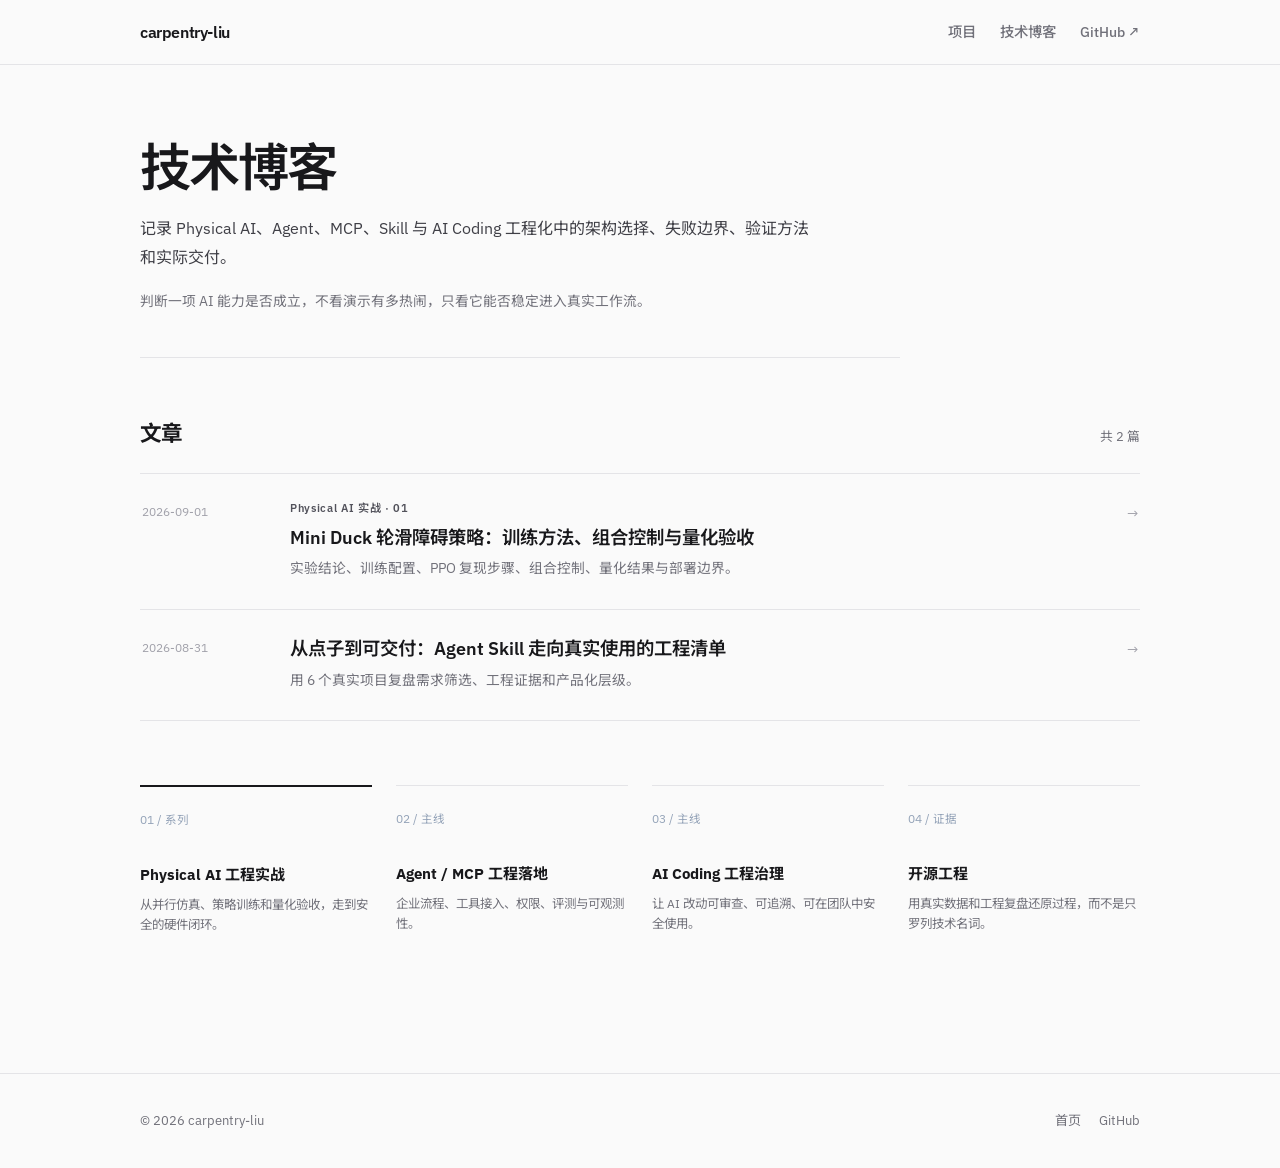
==== commit f8b2daf5: "docs(blog): restructure Physical AI report" ====
--- a/blog/index.html
+++ b/blog/index.html
@@ -14,7 +14,7 @@
   <link rel="preconnect" href="https://fonts.googleapis.com">
   <link rel="preconnect" href="https://fonts.gstatic.com" crossorigin>
   <link href="https://fonts.googleapis.com/css2?family=IBM+Plex+Sans:wght@400;500;600&family=Noto+Sans+SC:wght@400;500;600&display=swap" rel="stylesheet">
-  <link rel="stylesheet" href="../styles.css?v=20260901-physical-ai">
+  <link rel="stylesheet" href="../styles.css?v=20260901-paper">
   <title>技术博客 — carpentry-liu</title>
 </head>
 <body>
@@ -46,8 +46,8 @@
         <time datetime="2026-09-01">2026-09-01</time>
         <div>
           <span class="post-row__series">Physical AI 实战 · 01</span>
-          <h3>从会动到可验收：Mini Duck 强化学习复现的第一条证据链</h3>
-          <p>拆解 GPU 并行训练、多策略组合、量化验收，以及 SIM 权重到真机之间必须补齐的工程环节。</p>
+          <h3>Mini Duck 轮滑障碍策略：训练方法、组合控制与量化验收</h3>
+          <p>实验结论、训练配置、PPO 复现步骤、组合控制、量化结果与部署边界。</p>
         </div>
         <span aria-hidden="true">→</span>
       </a>
--- a/styles.css
+++ b/styles.css
@@ -247,6 +247,13 @@
 .article-body ul, .article-body ol { padding-left: 1.35rem; }
 .article-body li + li { margin-top: 8px; }
 .article-body a { color: var(--accent); text-underline-offset: 3px; }
+.paper-summary { margin: 0 0 48px; padding: 28px 0 30px; border-top: 2px solid var(--text); border-bottom: 1px solid var(--border); }
+.paper-summary__label { margin: 0; color: var(--muted); font-size: .72rem; font-weight: 600; letter-spacing: .12em; }
+.paper-summary h2 { margin: 8px 0 16px; font-size: 1.35rem; }
+.paper-summary > p { margin: 0; }
+.paper-summary ul { margin: 18px 0; }
+.paper-summary .paper-keywords { color: var(--muted); font-size: .82rem; }
+.route-line { margin: 24px 0; padding: 15px 18px; border-left: 3px solid var(--text); background: var(--soft); font-size: .9rem; font-weight: 500; }
 .article-figure {
   width: min(920px, calc(100vw - 40px));
   margin: 42px 0 48px 50%;
@@ -258,6 +265,8 @@
 .article-body blockquote { margin: 36px 0; padding: 20px 24px; border-left: 3px solid var(--accent); background: #eff6ff; color: #1e3a5f; }
 .article-body blockquote p { margin: 0; color: inherit; }
 .article-body code { padding: 2px 5px; border-radius: 4px; background: var(--soft); font-family: Consolas, monospace; font-size: .88em; }
+.article-body pre { margin: 22px 0 28px; overflow-x: auto; border: 1px solid #27272a; border-radius: 8px; background: #18181b; }
+.article-body pre code { display: block; min-width: max-content; padding: 18px 20px; background: transparent; color: #e4e4e7; font-size: .78rem; line-height: 1.75; }
 .article-body table { width: 100%; margin: 28px 0; border-collapse: collapse; font-size: .86rem; }
 .article-body th, .article-body td { padding: 13px 12px; border: 1px solid var(--border); text-align: left; vertical-align: top; }
 .article-body th { background: var(--soft); font-weight: 600; }
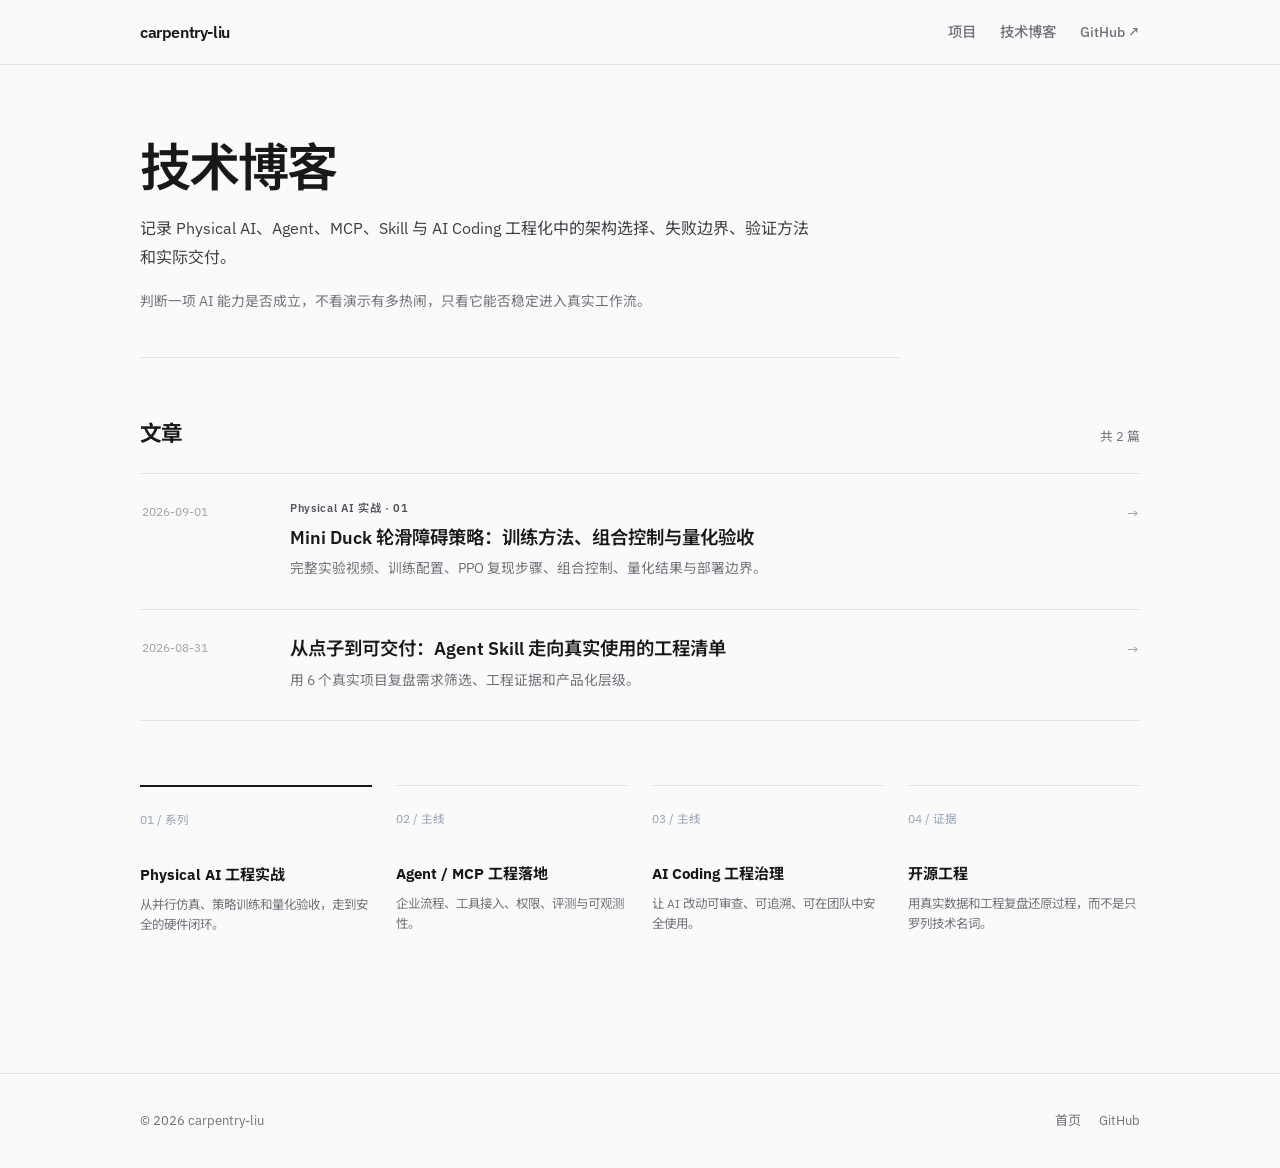
==== commit 6112565b: "docs(blog): lead with experiment video" ====
--- a/blog/index.html
+++ b/blog/index.html
@@ -14,7 +14,7 @@
   <link rel="preconnect" href="https://fonts.googleapis.com">
   <link rel="preconnect" href="https://fonts.gstatic.com" crossorigin>
   <link href="https://fonts.googleapis.com/css2?family=IBM+Plex+Sans:wght@400;500;600&family=Noto+Sans+SC:wght@400;500;600&display=swap" rel="stylesheet">
-  <link rel="stylesheet" href="../styles.css?v=20260901-paper">
+  <link rel="stylesheet" href="../styles.css?v=20260901-paper-video">
   <title>技术博客 — carpentry-liu</title>
 </head>
 <body>
@@ -47,7 +47,7 @@
         <div>
           <span class="post-row__series">Physical AI 实战 · 01</span>
           <h3>Mini Duck 轮滑障碍策略：训练方法、组合控制与量化验收</h3>
-          <p>实验结论、训练配置、PPO 复现步骤、组合控制、量化结果与部署边界。</p>
+          <p>完整实验视频、训练配置、PPO 复现步骤、组合控制、量化结果与部署边界。</p>
         </div>
         <span aria-hidden="true">→</span>
       </a>
--- a/styles.css
+++ b/styles.css
@@ -247,12 +247,6 @@
 .article-body ul, .article-body ol { padding-left: 1.35rem; }
 .article-body li + li { margin-top: 8px; }
 .article-body a { color: var(--accent); text-underline-offset: 3px; }
-.paper-summary { margin: 0 0 48px; padding: 28px 0 30px; border-top: 2px solid var(--text); border-bottom: 1px solid var(--border); }
-.paper-summary__label { margin: 0; color: var(--muted); font-size: .72rem; font-weight: 600; letter-spacing: .12em; }
-.paper-summary h2 { margin: 8px 0 16px; font-size: 1.35rem; }
-.paper-summary > p { margin: 0; }
-.paper-summary ul { margin: 18px 0; }
-.paper-summary .paper-keywords { color: var(--muted); font-size: .82rem; }
 .route-line { margin: 24px 0; padding: 15px 18px; border-left: 3px solid var(--text); background: var(--soft); font-size: .9rem; font-weight: 500; }
 .article-figure {
   width: min(920px, calc(100vw - 40px));
@@ -261,6 +255,7 @@
 }
 .article-figure a { display: block; color: inherit; text-decoration: none; }
 .article-figure img { width: 100%; border: 1px solid var(--border); border-radius: 10px; background: var(--soft); }
+.article-figure video { display: block; width: 100%; aspect-ratio: 16 / 9; border: 1px solid var(--border); border-radius: 10px; background: #111; }
 .article-figure figcaption { margin-top: 11px; color: var(--muted); font-size: .76rem; line-height: 1.65; }
 .article-body blockquote { margin: 36px 0; padding: 20px 24px; border-left: 3px solid var(--accent); background: #eff6ff; color: #1e3a5f; }
 .article-body blockquote p { margin: 0; color: inherit; }
